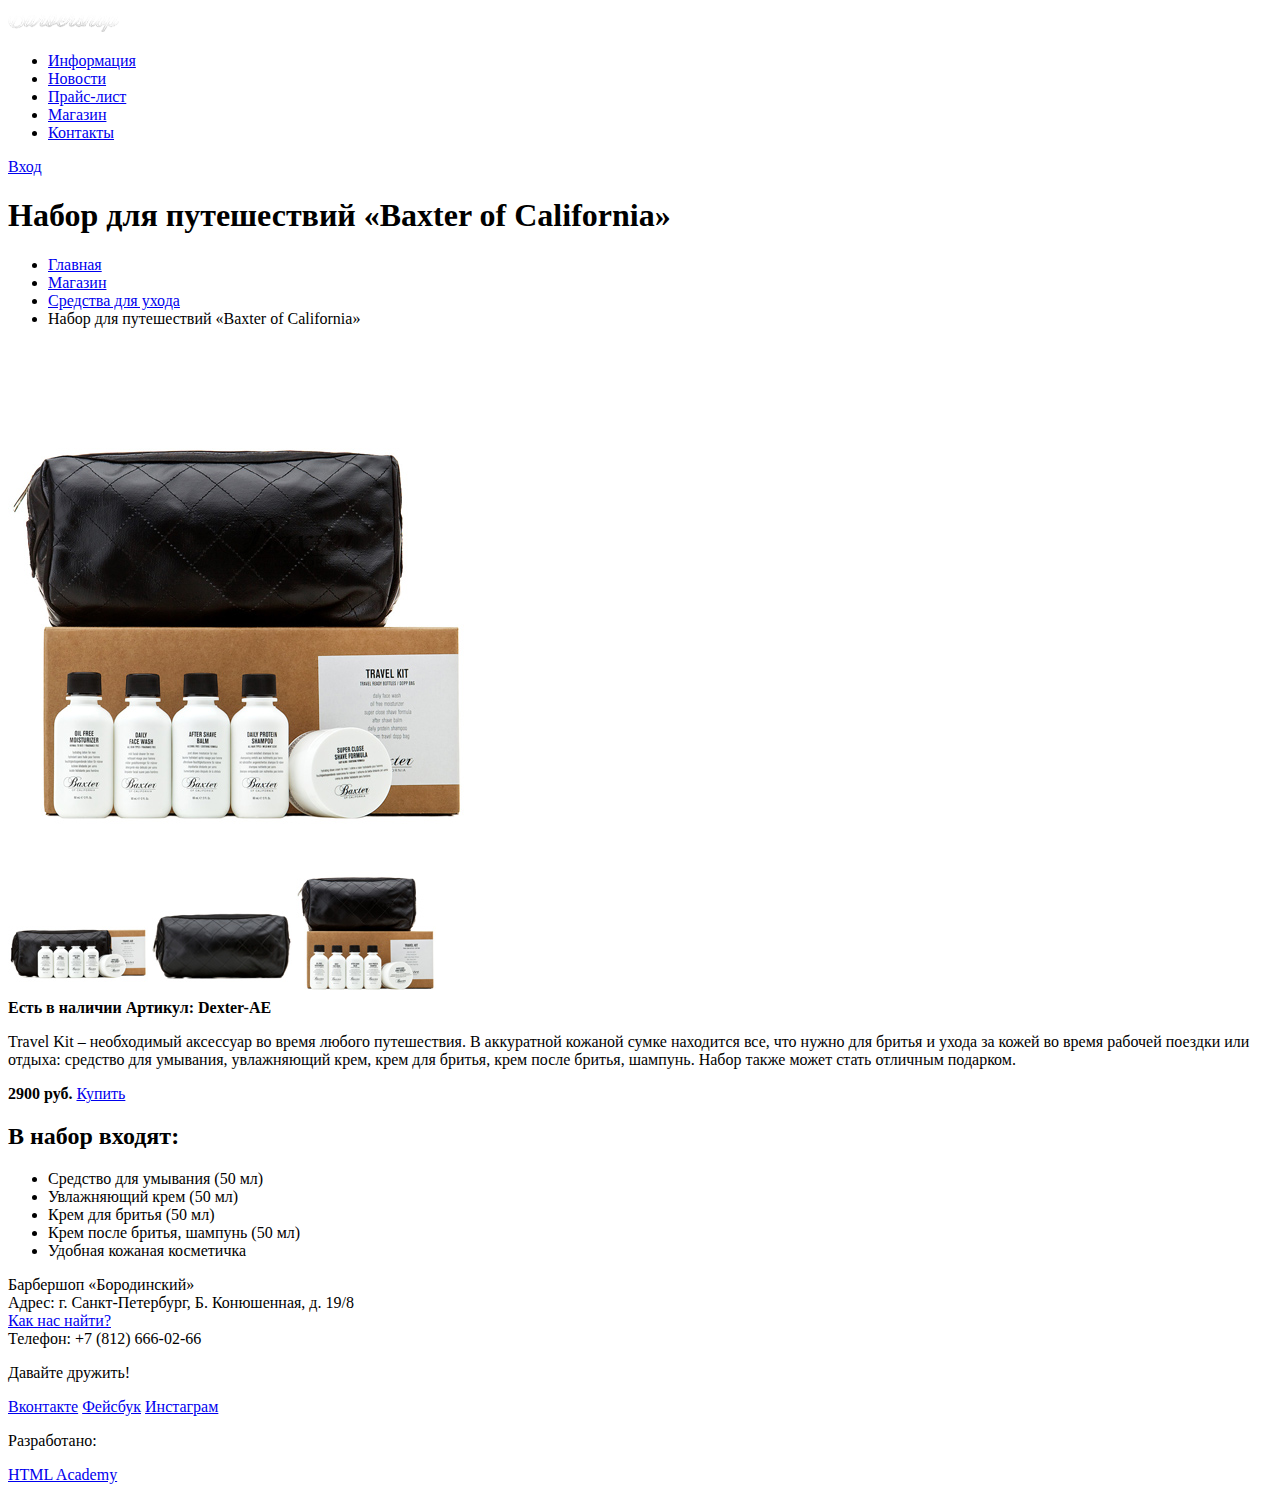
==== catalog-item.html @ 237deabb "3.19 Добавлены изображения, прописаны базовые стили текста" ====
<!DOCTYPE html>
<html lang="ru">

  <head>
    <meta charset="utf-8">
    <title>HTML Academy: Барбершоп</title>
  </head>

  <body>

    <header class="main-header">

      <div class="container">
        <div class="header-logo">
          <a href="index.html">
            <img src="img/logo-header.png" width="111" height="24" alt="Барбершоп «Бородинский»">
          </a>
        </div>

        <nav class="main-navigation">
          <ul>
            <li>
              <a href="#">Информация</a>
            </li>
            <li>
              <a href="#">Новости</a>
            </li>
            <li>
              <a href="#">Прайс-лист</a>
            </li>
            <li class="main-navigation-current">
              <a href="#">Магазин</a>
            </li>
            <li>
              <a href="#">Контакты</a>
            </li>
          </ul>
        </nav>

        <div class="user-block">
          <a class="login" href="#">Вход</a>
        </div>
      </div>

    </header>
    <main class="container">

      <h1>Набор для путешествий «Baxter of California»</h1>

      <ul class="breacdrumbs">
        <li>
          <a href="index.html">Главная</a>
        </li>
        <li>
          <a href="#">Магазин</a>
        </li>
        <li>
          <a href="#">Средства для ухода</a>
        </li>
        <li>
          Набор для путешествий «Baxter of California»
        </li>
      </ul>

      <section class="good">

        <section class="good-gallery">
          <img class="good-gallery-current" src="img/item-cur.jpg" width="460" height="498" alt="Изображение продукта 3">
          <div class="good-gallery-all">
            <img src="img/item-1.jpg" width="140" height="149" alt="Изображение продукта 1">
            <img src="img/item-2.jpg" width="140" height="149" alt="Изображение продукта 2">
            <img src="img/item-3.jpg" width="140" height="149" alt="Изображение продукта 3">
          </div>
        </section>

        <section class="good-description">
          <b class="good-description-availability">Есть в наличии</b>
          <b class="good-description-id">Артикул: Dexter-AE</b>

          <p>Travel Kit – необходимый аксессуар во время любого путешествия. В аккуратной кожаной сумке находится все, что нужно для бритья и ухода за кожей во время рабочей поездки или отдыха: средство для умывания, увлажняющий крем, крем для бритья, крем после бритья, шампунь. Набор также может стать отличным подарком.</p>
        </section>

        <section class="good-price">
          <div class="price-box"> 
            <b>2900 руб.</b>
            <a class="btn" href="#">Купить</a>
          </div>
        </section>

        <section class="good-content">
          <h2 class="good-content-title">В набор входят:</h2>
          <ul class="good-content-items">
            <li>Средство для умывания (50 мл)</li>
            <li>Увлажняющий крем (50 мл)</li>
            <li>Крем для бритья (50 мл)</li>
            <li>Крем после бритья, шампунь (50 мл)</li>
            <li>Удобная кожаная косметичка</li>
          </ul>
        </section>

      </section>

    </main>
    <footer class="main-footer">

      <div class="container">
        <section class="footer-contacts">
          Барбершоп «Бородинский»<br>
          Адрес: г. Санкт-Петербург, Б. Конюшенная, д. 19/8<br>
          <a href="#">Как нас найти?</a><br>
          Телефон: +7 (812) 666-02-66
        </section>
        <section class="footer-social">
          <p>Давайте дружить!</p>
          <a class="social-btn social-btn-vk" href="#">Вконтакте</a>
          <a class="social-btn social-btn-fb" href="#">Фейсбук</a>
          <a class="social-btn social-btn-inst" href="#">Инстаграм</a>
        </section>
        <section class="footer-copyright">
          <p>Разработано:</p>
          <a class="btn" href="https://htmlacademy.ru">HTML Academy</a>
        </section>
      </div>

    </footer>

  </body>

</html>
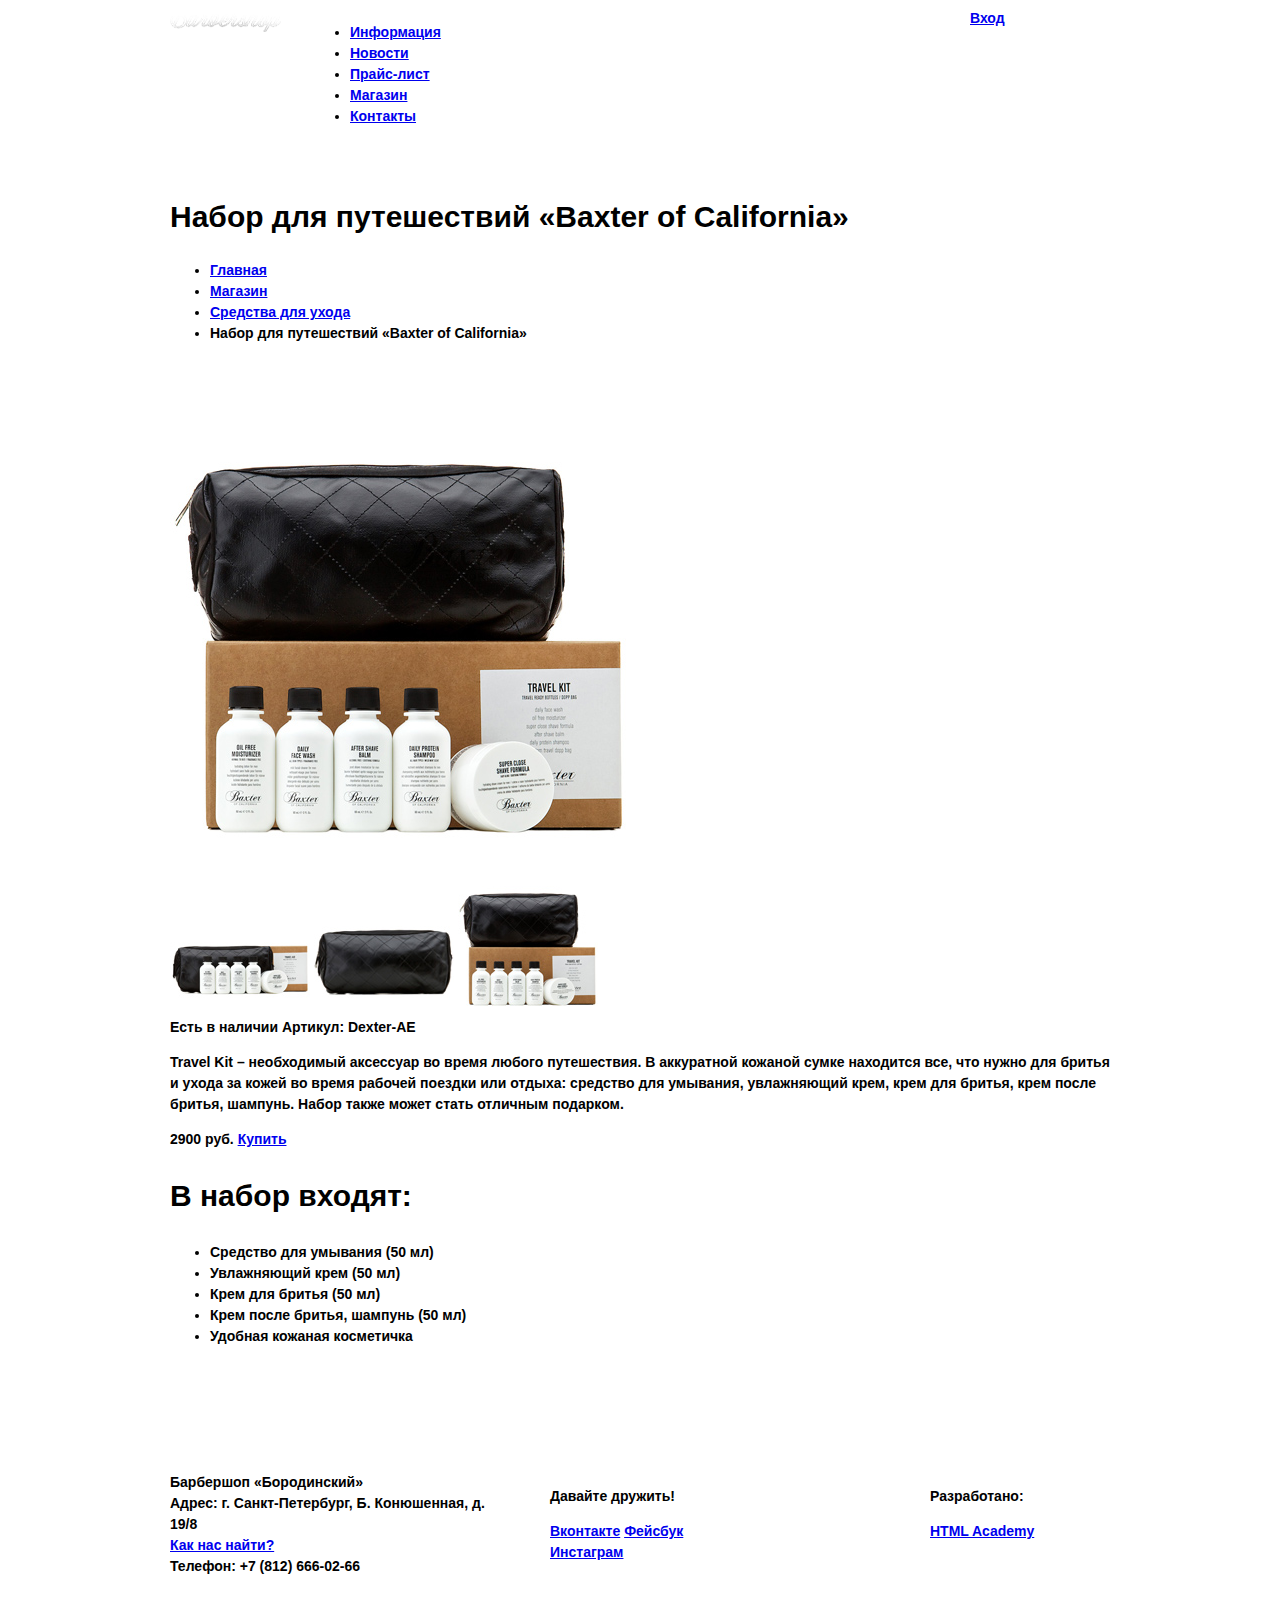
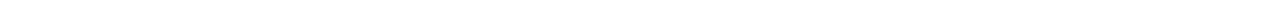
==== commit 952b84c9: "4.23 ДЖобавлена сетка для главной страницы и страницы каталога" ====
--- a/catalog-item.html
+++ b/catalog-item.html
@@ -4,13 +4,14 @@
   <head>
     <meta charset="utf-8">
     <title>HTML Academy: Барбершоп</title>
+    <link href="css/style.css" rel="stylesheet">
   </head>
 
   <body>
 
     <header class="main-header">
 
-      <div class="container">
+      <div class="container clearfix">
         <div class="header-logo">
           <a href="index.html">
             <img src="img/logo-header.png" width="111" height="24" alt="Барбершоп «Бородинский»">
@@ -103,7 +104,7 @@
     </main>
     <footer class="main-footer">
 
-      <div class="container">
+      <div class="container clearfix">
         <section class="footer-contacts">
           Барбершоп «Бородинский»<br>
           Адрес: г. Санкт-Петербург, Б. Конюшенная, д. 19/8<br>
--- a/css/style.css
+++ b/css/style.css
@@ -0,0 +1,218 @@
+body {
+  font-weight: bold;
+  font-size: 14px;
+  line-height: 1.5;
+  font-family: "Sans Narrow", "Tahoma", sans-serif;
+  color: black;
+}
+
+h1 {
+  font-weight: bold;
+  font-size: 30px;
+  line-height: 1.4;
+  color: black;
+}
+
+h2 {
+  font-weight: bold;
+  font-size: 30px;
+  line-height: 1.4;
+  color: black;
+}
+
+.clearfix::after {
+    content: "";
+    display: table;
+    clear: both;
+}
+
+.container {
+  width: 940px;
+  padding: 0 10px;
+  margin: 0 auto;
+}
+
+.main-header {
+  /*изменен по сравнению с гайдом*/
+  margin-bottom: 55px;
+}
+
+.main-header .header-logo{
+  float:left;
+  width: 140px;
+
+  /*TODO: только оформление сетки*/
+  min-height: 70px;
+}
+
+.main-navigation {
+  float:left;
+  width: 630px;
+
+  /*TODO: только оформление сетки*/
+  min-height: 70px;
+}
+
+.user-block {
+  float:right;
+  width: 140px;
+
+  /*TODO: только оформление сетки*/
+  min-height: 70px;
+}
+
+h1 {
+  margin-bottom: 22px;
+}
+
+.breadcrumbs {
+  margin-bottom: 52px;
+}
+
+.index-logo {
+  width: 368px;
+  height: 204px;
+  margin-right: auto;
+  margin-left: auto;
+  /*изменен по сравнению с гайдом*/
+  margin-top: 5px;
+  margin-bottom: 25px;
+}
+
+.features {
+  margin-bottom: 80px;
+}
+
+.features-item {
+  float: left;
+  width: 300px;
+  margin-right: 20px;
+  
+  /* Только для оформления сетки */
+  min-height: 175px;
+}
+
+.features-item:last-child {
+  margin-right: 0;
+}
+
+.index-content {
+  margin-bottom: 35px;
+  padding: 50px 80px;
+}
+
+.index-content-left {
+  float: left;
+  width: 380px;
+
+  /* Только для оформления сетки */
+  min-height: 330px;
+}
+
+.index-content-right {
+  float: right;
+  width: 380px;
+
+  /* Только для оформления сетки */
+  min-height: 330px;
+}
+
+.main-footer {
+  margin-top: 65px;
+  padding-top: 60px;
+  padding-bottom: 40px;
+}
+
+.footer-contacts {
+  float: left;
+  width: 320px;
+  margin-right: 60px;
+
+  /* Только для оформления сетки */
+  min-height: 90px;
+}
+
+.footer-social {
+  float: left;
+  width: 180px;
+
+  /* Только для оформления сетки */
+  min-height: 90px;
+}
+
+.footer-copyright {
+  float: right;
+  width: 180px;
+
+  /* Только для оформления сетки */
+  min-height: 90px;
+}
+
+.popup-login {
+  width: 460px;
+  margin: 0 auto;
+  padding: 50px 0;
+}
+
+.popup-login>form {
+  margin: 0 auto;
+  width: 300px;
+
+  /* Только для оформления сетки */
+  min-height: 240px;
+}
+
+.popup-login>h2 {
+  margin: 0 auto;
+  width: 300px;
+}
+
+/* Только для оформления сетки */
+.popup-login>a {
+  display:none;
+}
+
+.popup-map {
+  margin: 0 auto;
+  width: 780px;
+  padding: 7px;
+}
+
+/* Только для оформления сетки */
+.popup-map>a {
+  display:none;
+}
+
+.catalogue-filters {
+  width: 220px;
+  float: left;
+}
+
+.catalogue-filters .filters-group{
+  margin-bottom: 52px;
+}
+
+.catalogue-content {
+  width: 700px;
+  float: right;
+}
+
+.catalogue-content-item {
+  float: left;
+  margin-right:20px;
+  width: 220px;
+  margin-bottom: 20px;
+
+  /* Только для оформления сетки */
+  min-height: 286px; 
+}
+
+.catalogue-content-item:nth-child(3n) {
+  margin-right: 0;
+}
+
+.catalogue-content-pages {
+  width: 700px;
+  float: left;
+  margin-top: 25px;
+}
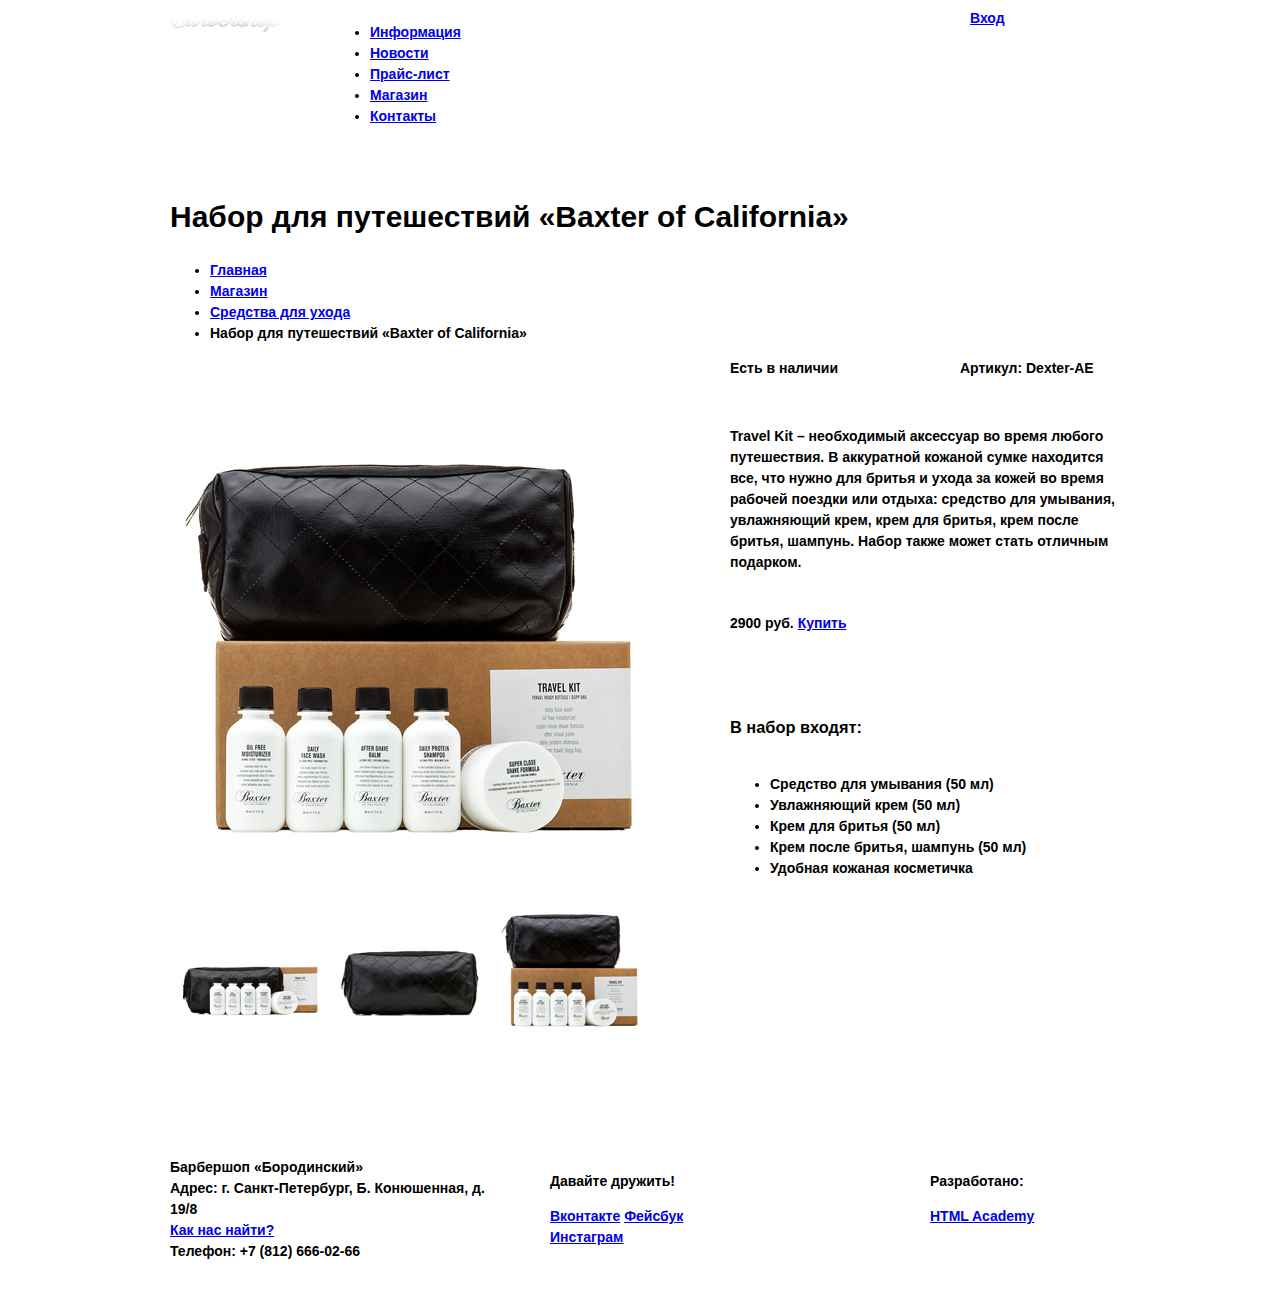
==== commit d6dc48c2: "4.23  Доделал разметку размеров страниц каталога и товара" ====
--- a/catalog-item.html
+++ b/catalog-item.html
@@ -63,7 +63,7 @@
         </li>
       </ul>
 
-      <section class="good">
+      <section class="good clearfix">
 
         <section class="good-gallery">
           <img class="good-gallery-current" src="img/item-cur.jpg" width="460" height="498" alt="Изображение продукта 3">
@@ -74,29 +74,29 @@
           </div>
         </section>
 
-        <section class="good-description">
-          <b class="good-description-availability">Есть в наличии</b>
-          <b class="good-description-id">Артикул: Dexter-AE</b>
+        <section class="good-info">
+          <b class="good-availability">Есть в наличии</b>
+          <b class="good-id">Артикул: Dexter-AE</b>
 
           <p>Travel Kit – необходимый аксессуар во время любого путешествия. В аккуратной кожаной сумке находится все, что нужно для бритья и ухода за кожей во время рабочей поездки или отдыха: средство для умывания, увлажняющий крем, крем для бритья, крем после бритья, шампунь. Набор также может стать отличным подарком.</p>
-        </section>
 
-        <section class="good-price">
-          <div class="price-box"> 
-            <b>2900 руб.</b>
-            <a class="btn" href="#">Купить</a>
-          </div>
-        </section>
+          <section class="good-price">
+            <div class="price-box"> 
+              <b>2900 руб.</b>
+              <a class="btn" href="#">Купить</a>
+            </div>
+          </section>
 
-        <section class="good-content">
-          <h2 class="good-content-title">В набор входят:</h2>
-          <ul class="good-content-items">
-            <li>Средство для умывания (50 мл)</li>
-            <li>Увлажняющий крем (50 мл)</li>
-            <li>Крем для бритья (50 мл)</li>
-            <li>Крем после бритья, шампунь (50 мл)</li>
-            <li>Удобная кожаная косметичка</li>
-          </ul>
+          <section class="good-contents">
+            <h3 class="good-title">В набор входят:</h3>
+            <ul class="good-items">
+              <li>Средство для умывания (50 мл)</li>
+              <li>Увлажняющий крем (50 мл)</li>
+              <li>Крем для бритья (50 мл)</li>
+              <li>Крем после бритья, шампунь (50 мл)</li>
+              <li>Удобная кожаная косметичка</li>
+            </ul>
+          </section>
         </section>
 
       </section>
--- a/css/style.css
+++ b/css/style.css
@@ -38,23 +38,21 @@
 }
 
 .main-header .header-logo{
-  float:left;
+  float: left;
   width: 140px;
+  margin-right: 20px;
+}
+
+.main-navigation {
+  float: left;
+  width: 630px;
 
   /*TODO: только оформление сетки*/
   min-height: 70px;
 }
 
-.main-navigation {
-  float:left;
-  width: 630px;
-
-  /*TODO: только оформление сетки*/
-  min-height: 70px;
-}
-
 .user-block {
-  float:right;
+  float: right;
   width: 140px;
 
   /*TODO: только оформление сетки*/
@@ -183,21 +181,25 @@
   display:none;
 }
 
-.catalogue-filters {
+.catalog-filters {
   width: 220px;
   float: left;
 }
 
-.catalogue-filters .filters-group{
+.catalog-filters .filters-group{
   margin-bottom: 52px;
 }
 
-.catalogue-content {
+.catalog-filters label {
+  display: block;
+}
+
+.catalog-content {
   width: 700px;
   float: right;
 }
 
-.catalogue-content-item {
+.catalog-content-item {
   float: left;
   margin-right:20px;
   width: 220px;
@@ -207,12 +209,73 @@
   min-height: 286px; 
 }
 
-.catalogue-content-item:nth-child(3n) {
+.catalog-content-item:nth-child(3n) {
   margin-right: 0;
 }
 
-.catalogue-content-pages {
+.catalog-content-pages {
   width: 700px;
   float: left;
   margin-top: 25px;
 }
+
+.good { /*можно использовать container*/
+  width: 940px;
+  padding: 0 10px;
+  margin: 0 auto;
+}
+
+.good-gallery {
+  width: 460px; 
+  float: left;
+}
+
+.good-gallery-current {
+  margin-bottom: 21px;
+}
+
+.good-gallery-all img{
+  float: left;
+  margin-right: 20px; 
+}
+
+.good-gallery-all img:nth-child(3n){
+  margin-right: 0;
+}
+
+.good-info {
+  float: right;
+  width: 390px; 
+}
+
+.good-info .good-availability {
+  float: left;
+  width: 160px;
+  margin-bottom: 33px;
+}
+
+.good-info .good-id {
+  float: right;
+  width: 160px;
+}
+
+.good-info p {
+  float: left;
+  width: 390px;
+  margin-bottom: 40px;
+}
+
+.good-info .good-price {
+  float: left;
+  width: 188px;
+  margin-bottom: 65px;
+}
+
+.good-info .good-contents {
+  float: left;
+  width: 390px;
+}
+
+.good-title {
+  margin-bottom: 34px;
+}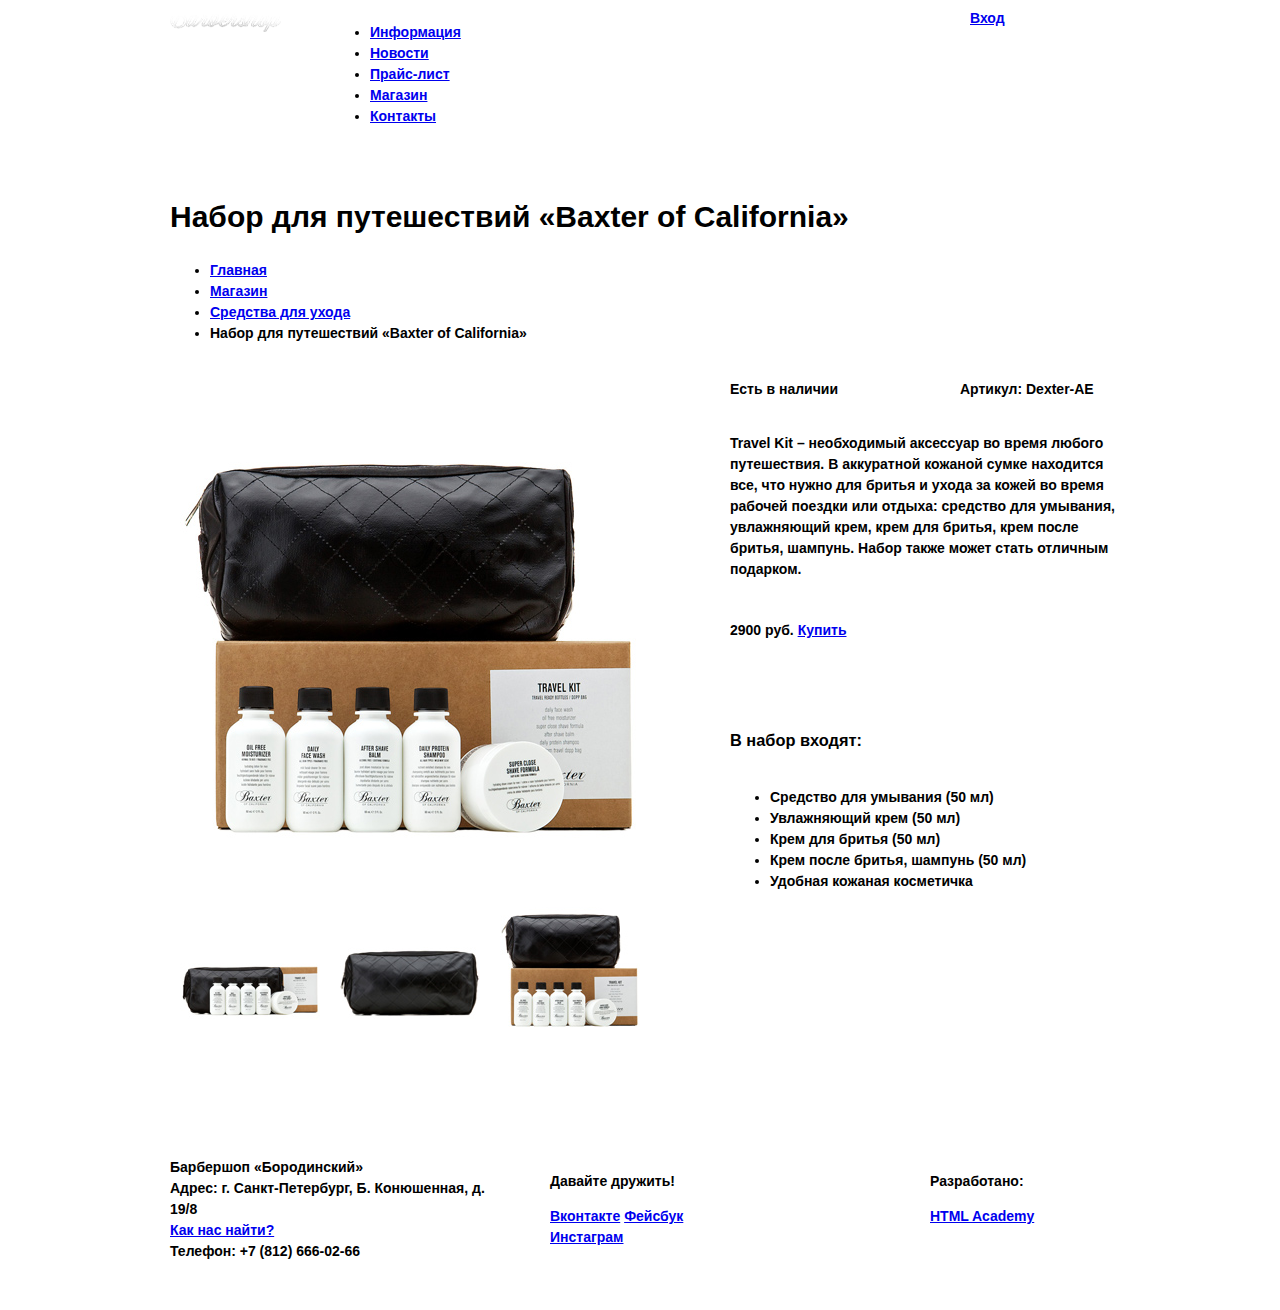
==== commit ae6305e8: "4.23 Поправлена сетка информации о товаре" ====
--- a/catalog-item.html
+++ b/catalog-item.html
@@ -75,21 +75,24 @@
         </section>
 
         <section class="good-info">
-          <b class="good-availability">Есть в наличии</b>
-          <b class="good-id">Артикул: Dexter-AE</b>
+
+          <div class="clearfix">
+            <b class="good-info-availability">Есть в наличии</b>
+            <b class="good-info-id">Артикул: Dexter-AE</b>
+          </div>
 
           <p>Travel Kit – необходимый аксессуар во время любого путешествия. В аккуратной кожаной сумке находится все, что нужно для бритья и ухода за кожей во время рабочей поездки или отдыха: средство для умывания, увлажняющий крем, крем для бритья, крем после бритья, шампунь. Набор также может стать отличным подарком.</p>
 
-          <section class="good-price">
+          <section class="good-info-price">
             <div class="price-box"> 
               <b>2900 руб.</b>
               <a class="btn" href="#">Купить</a>
             </div>
           </section>
 
-          <section class="good-contents">
-            <h3 class="good-title">В набор входят:</h3>
-            <ul class="good-items">
+          <section class="good-info-contents">
+            <h3 class="good-info-contents-title">В набор входят:</h3>
+            <ul class="good-info-contents-items">
               <li>Средство для умывания (50 мл)</li>
               <li>Увлажняющий крем (50 мл)</li>
               <li>Крем для бритья (50 мл)</li>
--- a/css/style.css
+++ b/css/style.css
@@ -248,34 +248,40 @@
   width: 390px; 
 }
 
-.good-info .good-availability {
+.good-info-availability {
   float: left;
   width: 160px;
+  margin-top: 21px;
   margin-bottom: 33px;
 }
 
-.good-info .good-id {
+.good-info-id {
   float: right;
   width: 160px;
+  margin-top: 21px;
+  margin-bottom: 33px;
 }
 
 .good-info p {
-  float: left;
   width: 390px;
+  margin-top: 0;
   margin-bottom: 40px;
 }
 
-.good-info .good-price {
-  float: left;
+.good-info-price {
   width: 188px;
   margin-bottom: 65px;
-}
-
-.good-info .good-contents {
-  float: left;
+
+  /*TODO: только оформление сетки*/
+  min-height: 43px;
+}
+
+.good-info-contents {
+  margin-top: 0;
   width: 390px;
 }
 
-.good-title {
+.good-info-contents-title {
   margin-bottom: 34px;
+  margin-top: 0;
 }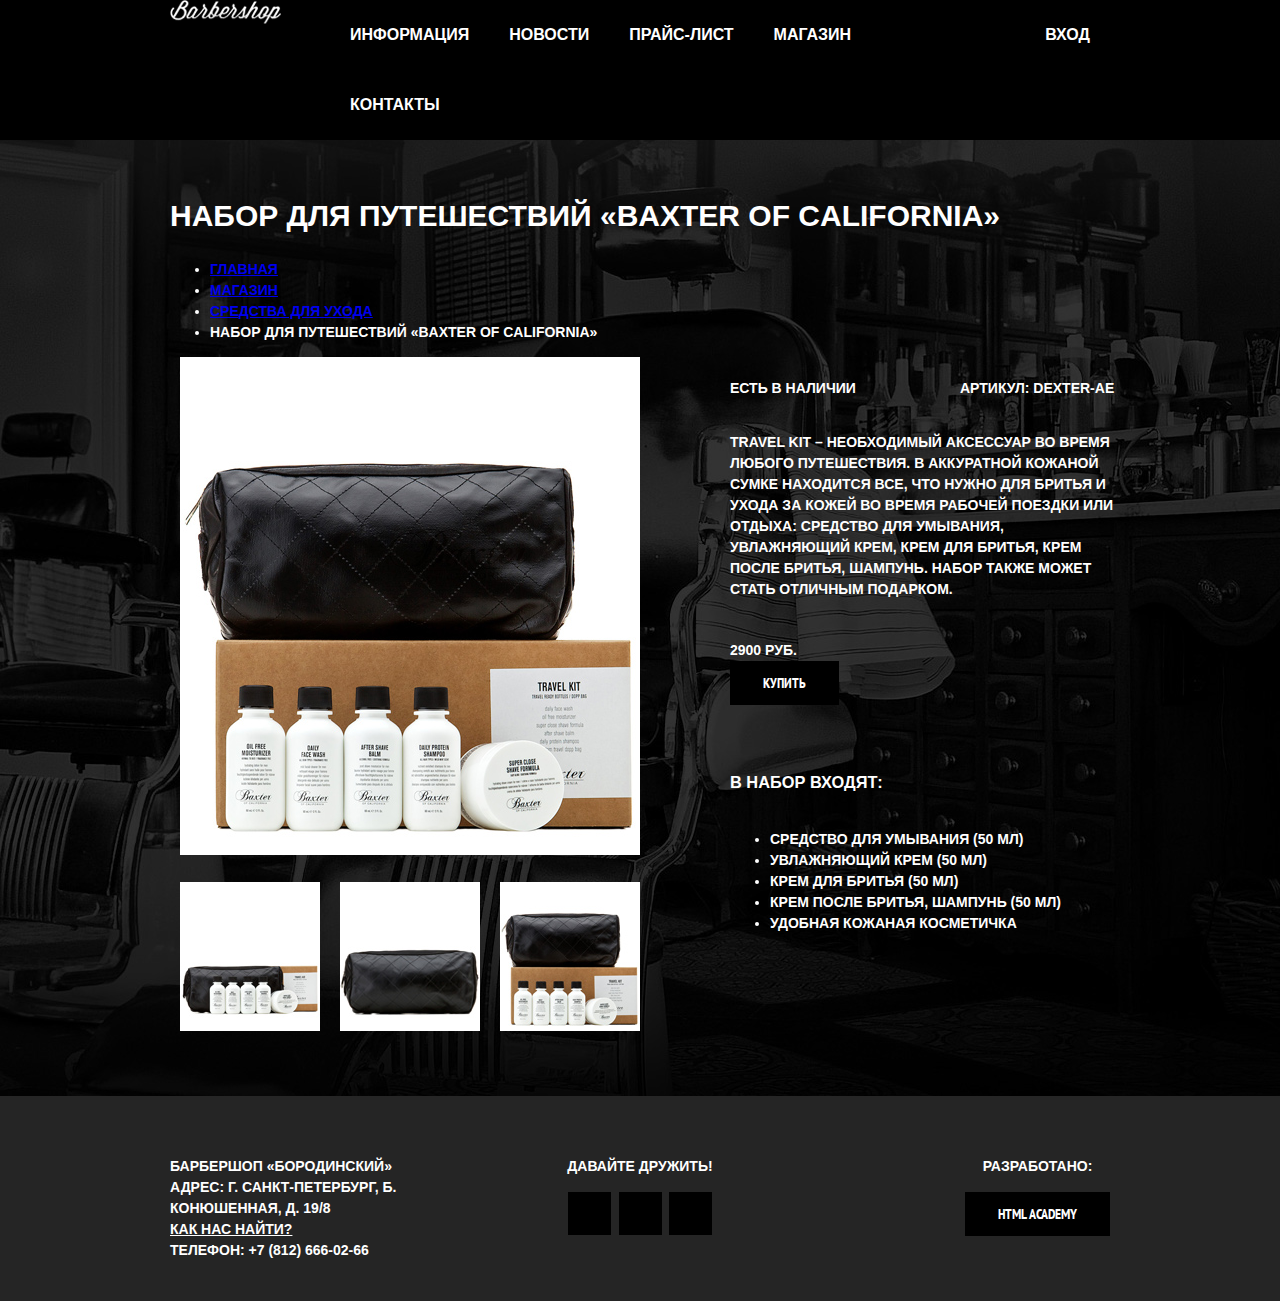
==== commit 5ab282c7: "6.31 Верстка декоративных элементов по видео и демо" ====
--- a/catalog-item.html
+++ b/catalog-item.html
@@ -3,8 +3,10 @@
 
   <head>
     <meta charset="utf-8">
-    <title>HTML Academy: Барбершоп</title>
-    <link href="css/style.css" rel="stylesheet">
+    <title>Барбершоп «Бородинский»</title>
+    <link rel="stylesheet" href="https://fonts.googleapis.com/css?family=PT+Sans+Narrow:400,700&amp;subset=latin,cyrillic">
+    <link rel="stylesheet" href="css/normalize.css">
+    <link rel="stylesheet" href="css/style.css">
   </head>
 
   <body>
--- a/css/style.css
+++ b/css/style.css
@@ -1,23 +1,36 @@
 body {
-  font-weight: bold;
+  min-width: 960px;
+
+  font-weight: 700;
   font-size: 14px;
-  line-height: 1.5;
+  line-height: 1.5; /*Check: 24px on demo*/
   font-family: "Sans Narrow", "Tahoma", sans-serif;
-  color: black;
-}
-
+  text-transform: uppercase;
+  color: #ffffff;
+  background: #000000 url("../img/index-background.jpg") no-repeat center 3px;/*Check: top on demo*/
+  /*Check: was background-size: 1122px auto;*/
+}
+
+/*Check: mine*/
 h1 {
-  font-weight: bold;
   font-size: 30px;
   line-height: 1.4;
-  color: black;
-}
-
+}
+
+/*Check: mine*/
 h2 {
-  font-weight: bold;
   font-size: 30px;
   line-height: 1.4;
-  color: black;
+}
+
+/*Check: mine*/
+h1 {
+  margin-bottom: 22px;
+}
+
+/*Check: mine*/
+.breadcrumbs {
+  margin-bottom: 52px;
 }
 
 .clearfix::after {
@@ -32,9 +45,49 @@
   margin: 0 auto;
 }
 
+.btn {
+  display: inline-block;
+  padding: 10px 33px;
+  margin-right: 16px;
+
+  font-weight: 700;  /*Check: font: inherit to shorten?*/
+  font-size: 14px;
+  line-height: 24px;
+  font-family: "PT Sans Narrow", "Arial", sans-serif;
+  vertical-align: top;
+  text-align: center;
+  color: #ffffff;
+  text-transform: uppercase;
+  text-decoration: none;
+
+  background-color: #000000;
+  border: none;
+  cursor: pointer;
+}
+
+.btn:hover,
+.btn:active {
+  background-color: #663d15;
+}
+
+.btn.disabled,
+.btn:disabled {
+  cursor: default;
+  opacity: 0.5;
+}
+
+.btn.disabled:hover,
+.btn:disabled:hover {
+  background-color: #000000;
+}
+
+/*==========HEADER==========*/
 .main-header {
-  /*изменен по сравнению с гайдом*/
-  margin-bottom: 55px;
+  margin-bottom: 55px; /*Check: 60px on demo*/
+
+  color: #ffffff;
+  
+  background-color: #000000;
 }
 
 .main-header .header-logo{
@@ -46,107 +99,361 @@
 .main-navigation {
   float: left;
   width: 630px;
-
-  /*TODO: только оформление сетки*/
-  min-height: 70px;
+}
+
+.main-navigation ul {
+  margin: 0;
+  padding: 0;
+
+  list-style: none;
+  font-size: 0;
+}
+
+.main-navigation li {
+  display: inline-block;
+
+  font-size: 16px;
+  line-height: 20px; /*Check: not proportional in demo !recommended: px - harder!*/
+  vertical-align: top;
+}
+
+.main-navigation a {
+  display: block;
+  padding: 25px 20px;
+
+  color: #ffffff;
+  text-decoration: none;
+}
+
+.main-navigation a:hover {
+  background: #242424;
 }
 
 .user-block {
   float: right;
-  width: 140px;
-
-  /*TODO: только оформление сетки*/
-  min-height: 70px;
-}
-
-h1 {
-  margin-bottom: 22px;
-}
-
-.breadcrumbs {
-  margin-bottom: 52px;
-}
-
-.index-logo {
-  width: 368px;
-  height: 204px;
-  margin-right: auto;
-  margin-left: auto;
-  /*изменен по сравнению с гайдом*/
-  margin-top: 5px;
-  margin-bottom: 25px;
-}
-
-.features {
-  margin-bottom: 80px;
-}
-
-.features-item {
-  float: left;
-  width: 300px;
-  margin-right: 20px;
-  
-  /* Только для оформления сетки */
-  min-height: 175px;
-}
-
-.features-item:last-child {
-  margin-right: 0;
-}
-
-.index-content {
-  margin-bottom: 35px;
-  padding: 50px 80px;
-}
-
-.index-content-left {
-  float: left;
-  width: 380px;
-
-  /* Только для оформления сетки */
-  min-height: 330px;
-}
-
-.index-content-right {
-  float: right;
-  width: 380px;
-
-  /* Только для оформления сетки */
-  min-height: 330px;
-}
-
+  max-width: 140px;
+}
+
+.login {
+  position: relative;
+
+  display: inline-block;
+  padding: 25px 20px;
+  padding-left: 50px; /*Check: for icon, is larger in styleguide*/
+
+  font-size: 16px;
+  line-height: 20px; /*Check: not proportional in demo !recommended: px - harder!*/
+  vertical-align: top;
+  color: #ffffff;
+  text-decoration: none;
+}
+
+.login:hover {
+  background-color: #242424;
+}
+
+.login::before {
+  content: "";
+  position: absolute;
+  top: 28px; /*Check: by icon size*/
+  left: 20px;/*Check: by icon size*/
+
+  width: 18px;
+  height: 18px;
+
+  background: transparent url("img/sprite.png") no-repeat; /*Check: make sprite for login*/
+  background-position: -1px -15px; /*Check: by icon position*/
+  opacity: 0.3;
+}
+
+.login:hover::before {
+  opacity: 1;
+}
+
+/*==========FOOTER==========*/
 .main-footer {
   margin-top: 65px;
   padding-top: 60px;
   padding-bottom: 40px;
+
+  color: #ffffff; /* лучше явно прописать везде для футера */
+  background: #252525 url("../img/background-dark.jpg");
 }
 
 .footer-contacts {
   float: left;
   width: 320px;
   margin-right: 60px;
-
-  /* Только для оформления сетки */
-  min-height: 90px;
+}
+
+.footer-contacts a {
+  color: #ffffff;
+}
+
+.footer-contacts a:hover {
+  text-decoration: none;
 }
 
 .footer-social {
   float: left;
   width: 180px;
 
-  /* Только для оформления сетки */
-  min-height: 90px;
+  text-align: center;
+}
+
+.footer-social p {
+  margin: 0;
+  margin-bottom: 15px;
+}
+
+.social-btn {
+  display: inline-block;
+  width: 43px;
+  height: 43px;
+  margin: 0 2px;
+
+  font-size: 0;
+  vertical-align: top;
+  text-decoration: none;
+
+  background: #000000 url("img/sprite.png") no-repeat center; /*Check: make sprite*/
+
+  transition: 
+    background-position 0.5s,
+    background-color 0.5s;
+}
+
+.social-btn:hover {
+  background-color: #ffffff;
+}
+
+.social-btn-vk {
+  background-position: 9px -447px; /*Check: make sprite*/
+}
+
+.social-btn-fb {
+  background-position: 15px -171px; /*Check: make sprite*/
+}
+
+.social-btn-inst {
+  background-position: 12px -313px; /*Check: make sprite*/
+}
+
+.social-btn-vk:hover {
+  background-position: 9px -381px; /*Check: make sprite*/
+}
+
+.social-btn-fb:hover {
+  background-position: 15px -100px; /*Check: make sprite*/
+}
+
+.social-btn-inst:hover {
+  background-position: 12px -242px; /*Check: make sprite*/
 }
 
 .footer-copyright {
   float: right;
-  width: 180px;
-
-  /* Только для оформления сетки */
-  min-height: 90px;
-}
-
+  max-width: 180px;
+}
+
+.footer-copyright p {
+  margin: 0;
+  margin-bottom: 15px;
+
+  text-align: center;
+}
+
+.footer-copyright .btn {
+  margin-right: 0;
+}
+
+.footer-copyright .btn:hover {
+  color: #000000;
+
+  background-color: #ffffff;
+}
+
+/*==========INDEX LOGO==========*/
+.index-logo {
+  width: 368px;
+  height: 204px;
+  margin: 0 auto; /*Check: \/*/
+  margin-bottom: 25px; /*Check: I used '5 auto 25 auto'*/
+}
+
+.index-logo img {
+  width: 368px;
+  height: 204px;
+}
+
+/*==========INDEX FEATURES==========*/
+.features {
+  margin-bottom: 80px;
+}
+
+.features-item {
+  float: left;
+  width: 300px;
+  margin-right: 20px;
+
+  text-align: center;
+}
+
+.features-item:last-child {
+  margin-right: 0;
+}
+
+.features-name {
+  position: relative;
+
+  display: block;
+  margin-bottom: 30px;
+  padding-bottom: 35px;
+
+  font-size: 30px;
+  line-height: 42px;  /*Check: not proportional in demo !recommended: px - harder!*/
+}
+
+.features-item p {
+  margin: 10px;
+  margin-bottom: 0;
+}
+
+.features-name::after {
+  content: "";
+  position: absolute;
+  bottom: 0;
+  left: 50%;
+
+  display: block;
+  width: 20px;
+  height: 20px;
+  margin-left: -10px;
+
+  background-color: #ffffff;
+  transform: rotate(45deg);
+}
+
+/*==========INDEX CONTENT==========*/
+.index-content {
+  margin-bottom: 35px;
+  padding: 50px 80px;
+
+  color: #000000;
+
+  background: url("../img/separator-vertical.png") no-repeat center,
+    #f8f5f2 url("../img/background-light.jpg");
+}
+
+.index-content-left {
+  float: left;
+  width: 380px;
+}
+
+.index-content-right {
+  float: right;
+  width: 300px;
+}
+
+.index-content-title {
+  margin: 0;
+  margin-bottom: 25px;
+  font-size: 30px;
+  line-height: 42px; /*Check: not proportional in demo !recommended: px - harder!*/
+}
+
+.index-content p {
+  margin: 0;
+  margin-bottom: 25px;
+}
+
+.news-preview {
+  margin: 0;
+  padding: 0;
+  padding-right: 35px;
+
+  list-style: none;
+}
+
+.news-preview li {
+  margin-bottom: 25px;
+}
+
+.news-preview p {
+  margin-bottom: 0;
+}
+
+.news-preview time {
+  text-transform: none;
+}
+
+.gallery {
+  position: relative;
+
+  height: 260px;
+}
+
+.gallery-content {
+  height: 164px;
+  margin: 0;
+
+  background-color: #cccccc;
+  border: 7px solid #ffffff;
+}
+
+.gallery-content img {
+  width: 286px;
+  height: 164px;
+}
+
+.gallery .btn {
+  position: absolute;
+  bottom: 0;
+
+  width: 140px;
+  margin: 0;
+}
+
+.gallery-prev {
+  left: 0;
+}
+
+.gallery-next {
+  right: 0;
+}
+
+/*==========INDEX APPOINTMENT==========*/
+.appointment-form input {
+  float: left;
+  width: 106px;
+  margin-right: 20px;
+  margin-bottom: 20px;
+  padding: 7px 15px;
+
+  font: inherit;
+  color:  inherit;
+  text-transform: inherit;
+
+  background-color: #f9f6f3;
+  border: 2px solid #000000;
+}
+
+.appointment-form input:focus {
+  border: 2px solid #663d15;
+}
+
+.appointment-form input:nth-child(2n) {
+  margin-right: 0;
+}
+
+.appointment-form .btn {
+  clear: both;
+  width: 100%;
+}
+
+/*==========POPUPS==========*/
 .popup-login {
+  display: none; /*TODO: tmp*/
   width: 460px;
   margin: 0 auto;
   padding: 50px 0;
@@ -171,6 +478,7 @@
 }
 
 .popup-map {
+  display: none; /*TODO: tmp*/
   margin: 0 auto;
   width: 780px;
   padding: 7px;
@@ -181,6 +489,7 @@
   display:none;
 }
 
+/*========== ==========*/
 .catalog-filters {
   width: 220px;
   float: left;
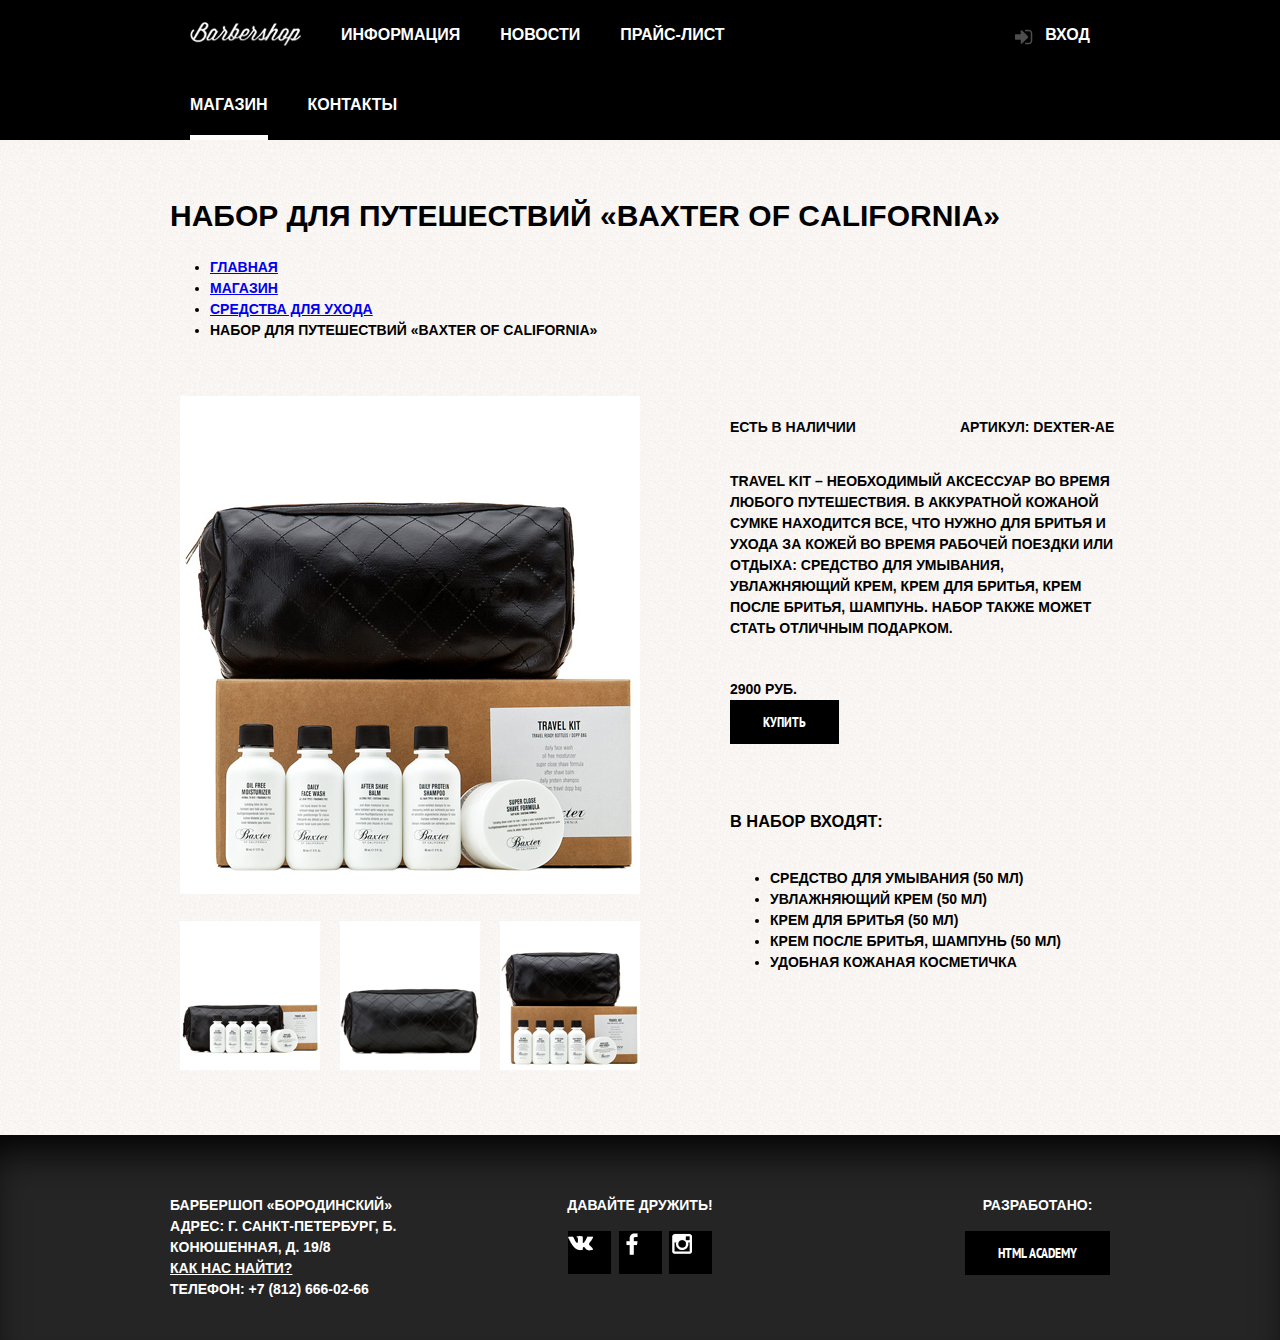
==== commit 391d3c20: "6.31 Добавлена страница с ценами согласно вебинару" ====
--- a/catalog-item.html
+++ b/catalog-item.html
@@ -9,18 +9,16 @@
     <link rel="stylesheet" href="css/style.css">
   </head>
 
-  <body>
+  <body class="inner-page">
 
     <header class="main-header">
 
       <div class="container clearfix">
-        <div class="header-logo">
-          <a href="index.html">
+        <nav class="main-navigation">
+          <a class="header-logo" href="index.html">
             <img src="img/logo-header.png" width="111" height="24" alt="Барбершоп «Бородинский»">
           </a>
-        </div>
 
-        <nav class="main-navigation">
           <ul>
             <li>
               <a href="#">Информация</a>
@@ -31,7 +29,7 @@
             <li>
               <a href="#">Прайс-лист</a>
             </li>
-            <li class="main-navigation-current">
+            <li class="active">
               <a href="#">Магазин</a>
             </li>
             <li>
@@ -48,22 +46,23 @@
     </header>
     <main class="container">
 
-      <h1>Набор для путешествий «Baxter of California»</h1>
-
-      <ul class="breacdrumbs">
-        <li>
-          <a href="index.html">Главная</a>
-        </li>
-        <li>
-          <a href="#">Магазин</a>
-        </li>
-        <li>
-          <a href="#">Средства для ухода</a>
-        </li>
-        <li>
-          Набор для путешествий «Baxter of California»
-        </li>
-      </ul>
+      <div class="inner-page-title">
+        <h1>Набор для путешествий «Baxter of California»</h1>
+        <ul class="breacdrumbs">
+          <li>
+            <a href="index.html">Главная</a>
+          </li>
+          <li>
+            <a href="#">Магазин</a>
+          </li>
+          <li>
+            <a href="#">Средства для ухода</a>
+          </li>
+          <li>
+            Набор для путешествий «Baxter of California»
+          </li>
+        </ul>
+      </div>
 
       <section class="good clearfix">
 
@@ -107,7 +106,7 @@
       </section>
 
     </main>
-    <footer class="main-footer">
+    <footer class="main-footer inner-page-footer">
 
       <div class="container clearfix">
         <section class="footer-contacts">
--- a/css/style.css
+++ b/css/style.css
@@ -9,6 +9,12 @@
   color: #ffffff;
   background: #000000 url("../img/index-background.jpg") no-repeat center 3px;/*Check: top on demo*/
   /*Check: was background-size: 1122px auto;*/
+}
+
+.inner-page {
+  color: #000000;
+
+  background: #f8f3f0 url("../img/background-light.png") repeat;
 }
 
 /*Check: mine*/
@@ -86,14 +92,28 @@
   margin-bottom: 55px; /*Check: 60px on demo*/
 
   color: #ffffff;
-  
+
   background-color: #000000;
 }
 
+.inner-page .main-header {
+  margin-bottom: 55px;
+}
+
 .main-header .header-logo{
   float: left;
-  width: 140px;
-  margin-right: 20px;
+  width: 111px;
+  height: 20px;
+  padding-top: 22px;
+}
+
+.main-navigation .header-logo img{
+  width: 111px;
+  height: 24px;
+}
+
+.main-navigation .header-logo:hover {
+  background: none;
 }
 
 .main-navigation {
@@ -127,6 +147,28 @@
 
 .main-navigation a:hover {
   background: #242424;
+}
+
+.main-navigation .active {
+  position: relative;
+
+  background-color: none;
+}
+
+.main-navigation .active::after {
+  content: "";
+  position: absolute;
+  right: 20px;
+  bottom: 0;
+  left: 20px;
+
+  height: 5px;
+
+  background-color: #ffffff;
+}
+
+.main-navigation .active a:hover {
+  background: none;
 }
 
 .user-block {
@@ -161,8 +203,8 @@
   width: 18px;
   height: 18px;
 
-  background: transparent url("img/sprite.png") no-repeat; /*Check: make sprite for login*/
-  background-position: -1px -15px; /*Check: by icon position*/
+  background: transparent url("../img/sprite.png") no-repeat; /*Check: make sprite for login*/
+  background-position: -5px -230px; /*Check: by icon position*/
   opacity: 0.3;
 }
 
@@ -180,6 +222,10 @@
   background: #252525 url("../img/background-dark.jpg");
 }
 
+.inner-page-footer {
+  box-shadow: inset 0px 30px 40px -15px #000;
+}
+
 .footer-contacts {
   float: left;
   width: 320px;
@@ -216,7 +262,7 @@
   vertical-align: top;
   text-decoration: none;
 
-  background: #000000 url("img/sprite.png") no-repeat center; /*Check: make sprite*/
+  background: #000000 url("../img/sprite.png") no-repeat center; /*Check: make sprite*/
 
   transition: 
     background-position 0.5s,
@@ -228,27 +274,27 @@
 }
 
 .social-btn-vk {
-  background-position: 9px -447px; /*Check: make sprite*/
+  background-position: -5px -322px; /*Check: make sprite*/
 }
 
 .social-btn-fb {
-  background-position: 15px -171px; /*Check: make sprite*/
+  background-position: -5px -94px; /*Check: make sprite*/
 }
 
 .social-btn-inst {
-  background-position: 12px -313px; /*Check: make sprite*/
+  background-position: -5px -166px; /*Check: make sprite*/
 }
 
 .social-btn-vk:hover {
-  background-position: 9px -381px; /*Check: make sprite*/
+  background-position: -5px -286px; /*Check: make sprite*/
 }
 
 .social-btn-fb:hover {
-  background-position: 15px -100px; /*Check: make sprite*/
+  background-position: -5px -58px; /*Check: make sprite*/
 }
 
 .social-btn-inst:hover {
-  background-position: 12px -242px; /*Check: make sprite*/
+  background-position: -5px -130px; /*Check: make sprite*/
 }
 
 .footer-copyright {
@@ -489,6 +535,201 @@
   display:none;
 }
 
+
+/*==========INNER PAGES - COMMON==========*/
+.inner-page-title {
+  margin-bottom: 55px;
+}
+
+.inner-page-title h1 {
+  margin: 0;
+  margin-bottom: 20px;
+  padding: 0;
+
+  font-size: 30px;
+  line-height: 42px;
+}
+
+.breadcrumbs {
+  margin: 0;
+  padding: 0;
+
+  list-style: none;
+}
+
+.breadcrumbs li {
+  position: relative;
+
+  display: inline;
+  padding-right: 40px;
+}
+
+.breadcrumbs li::after {
+  content: "";
+  position: absolute;
+  top: 4px;
+  right: 18px;
+
+  width: 8px;
+  height: 8px;
+
+  background-color: #000000;
+  transform: rotate(45deg);
+}
+
+.breadcrumbs a {
+  color: #000000;
+  text-decoration: none;
+}
+
+.breadcrumbs a:hover {
+  text-decoration: underline;
+}
+
+.breadcrumbs li:last-child {
+  color: #aba9a7;
+}
+
+.breadcrumbs li:last-child::after {
+  display: none;
+}
+
+/*==========INNER CONTENT(PRICE)==========*/
+.inner-content {
+  margin-bottom: 75px;
+}
+
+.inner-content h2 {
+  margin-top: 60px;
+  margin-bottom: 30px;
+
+  font-size: 24px;
+  line-height: 30px;
+}
+
+.inner-content p {
+  margin: 14px 0;
+}
+
+.inner-content h2 + h3 {
+    margin-top: 30px;
+}
+
+.inner-content table {
+  border-collapse: collapse;
+}
+
+.inner-content td {
+  padding: 10px 15px;
+
+  border: 2px solid #000000;
+}
+
+.big-heading {
+  margin-top: 55px;
+  margin-bottom: 65px;
+
+  text-align: center;
+}
+
+.big-heading h2 {
+  position: relative;
+  z-index: 2;
+
+  display: inline-block;
+  margin: 0;
+  padding: 0 25px;
+
+  font-size: 48px;
+  line-height: 48px;
+  text-align: center;
+
+  background: red;
+  
+  background: #f8f3f0 url("../img/background-light.png") repeat;
+}
+
+.big-heading::after {
+  content: "";
+  position: relative;
+  top: -25px;
+  z-index: 1;
+
+  display: block;
+
+  border-bottom: 2px solid #000000;
+}
+
+.custom-list-1 {
+  margin: 14px 0;
+  padding: 0;
+
+  list-style: none;
+}
+
+.custom-list-1 li {
+  position: relative;
+
+  margin-bottom: 15px;
+  padding-left: 20px;
+}
+
+.custom-list-1 li::before {
+  content: "";
+  position: absolute;
+  top: 8px;
+  left: 0;
+
+  width: 8px;
+  height: 8px;
+
+  background-color: #000000;
+  transform: rotate(45deg);
+}
+
+.prices-table {
+  width: 100%;
+}
+
+.prices-table td {
+  width: 50%;
+}
+
+.prices-table td:last-child {
+  text-align: center;
+}
+
+.short-text {
+  padding-right: 80px;
+}
+
+.inner-columns {
+  margin: 60px 0;
+}
+
+.inner-column-left,
+.inner-column-right {
+  width: 460px;
+}
+
+.inner-column-left {
+  float: left;
+}
+
+.inner-column-right {
+  float: right;
+}
+
+.inner-column-left *:first-child,
+.inner-column-right *:first-child {
+  margin-top: 0;
+}
+
+.inner-column-left *:last-child,
+.inner-column-right *:last-child {
+  margin-bottom: 0;
+}
+
 /*========== ==========*/
 .catalog-filters {
   width: 220px;
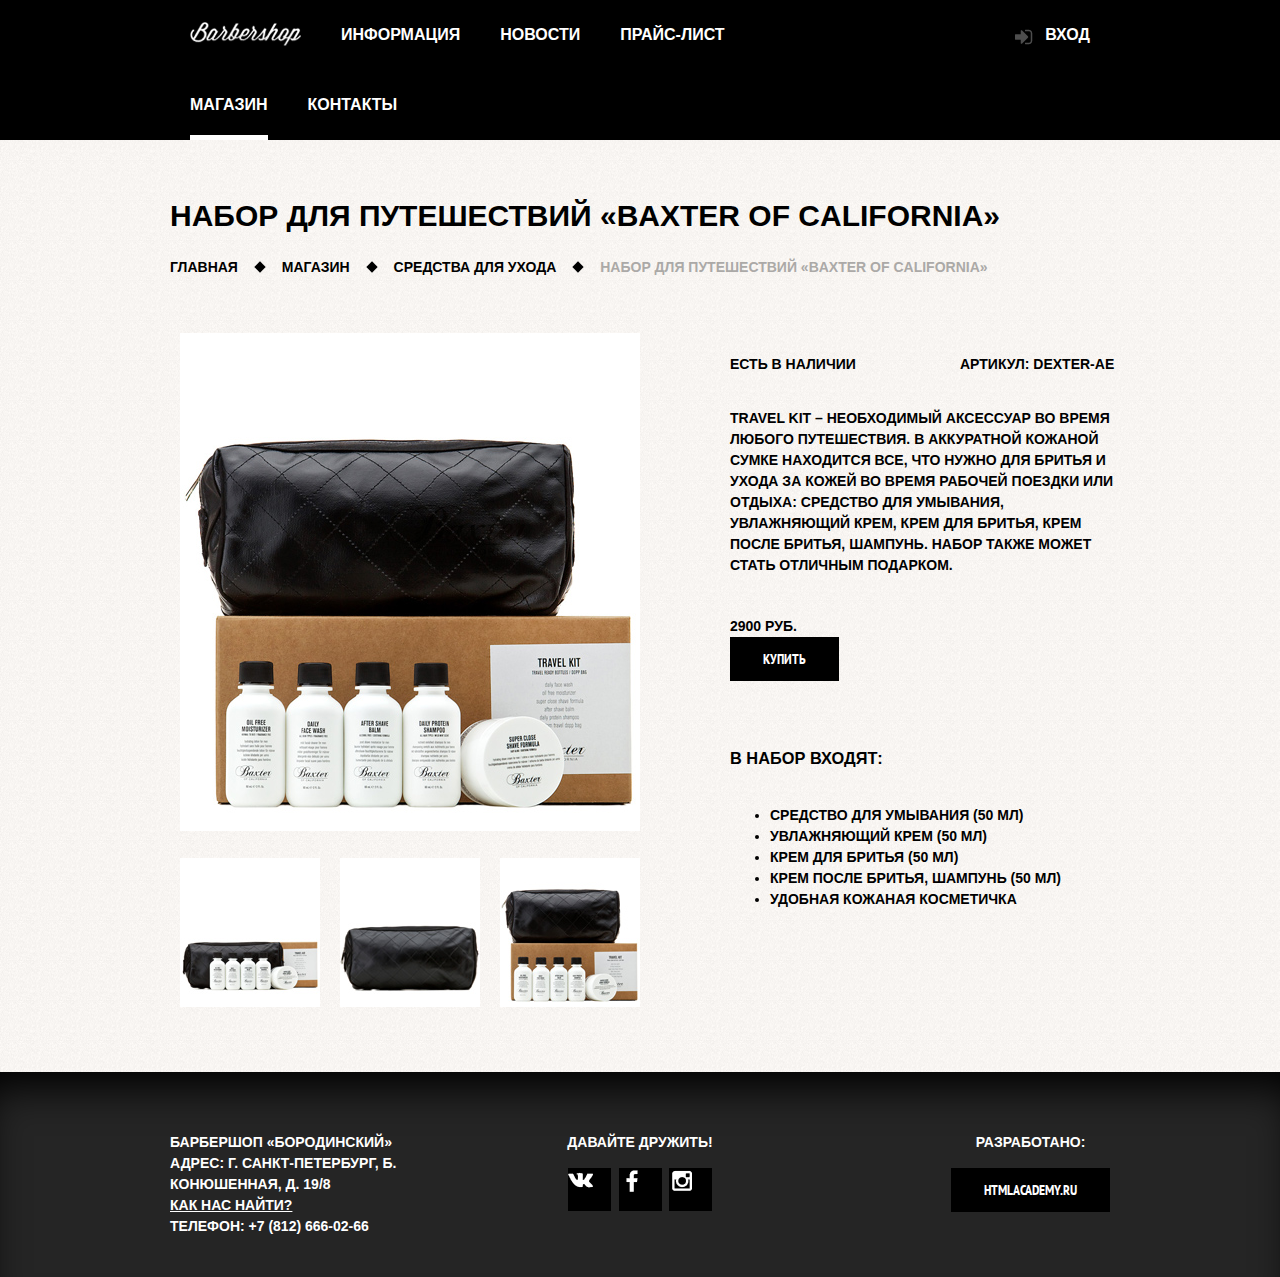
==== commit 38b94229: "6.31 Размечены попапы карты и логина, починены шрифт и иконки" ====
--- a/catalog-item.html
+++ b/catalog-item.html
@@ -4,7 +4,7 @@
   <head>
     <meta charset="utf-8">
     <title>Барбершоп «Бородинский»</title>
-    <link rel="stylesheet" href="https://fonts.googleapis.com/css?family=PT+Sans+Narrow:400,700&amp;subset=latin,cyrillic">
+    <link href="https://fonts.googleapis.com/css?family=PT+Sans+Narrow:400,700&amp;subset=cyrillic" rel="stylesheet">
     <link rel="stylesheet" href="css/normalize.css">
     <link rel="stylesheet" href="css/style.css">
   </head>
@@ -27,10 +27,10 @@
               <a href="#">Новости</a>
             </li>
             <li>
-              <a href="#">Прайс-лист</a>
+              <a href="price.html">Прайс-лист</a>
             </li>
             <li class="active">
-              <a href="#">Магазин</a>
+              <a href="catalog.html">Магазин</a>
             </li>
             <li>
               <a href="#">Контакты</a>
@@ -48,7 +48,7 @@
 
       <div class="inner-page-title">
         <h1>Набор для путешествий «Baxter of California»</h1>
-        <ul class="breacdrumbs">
+        <ul class="breadcrumbs">
           <li>
             <a href="index.html">Главная</a>
           </li>
@@ -123,7 +123,7 @@
         </section>
         <section class="footer-copyright">
           <p>Разработано:</p>
-          <a class="btn" href="https://htmlacademy.ru">HTML Academy</a>
+          <a class="btn" href="https://htmlacademy.ru">HTMLAcademy.ru</a>
         </section>
       </div>
 
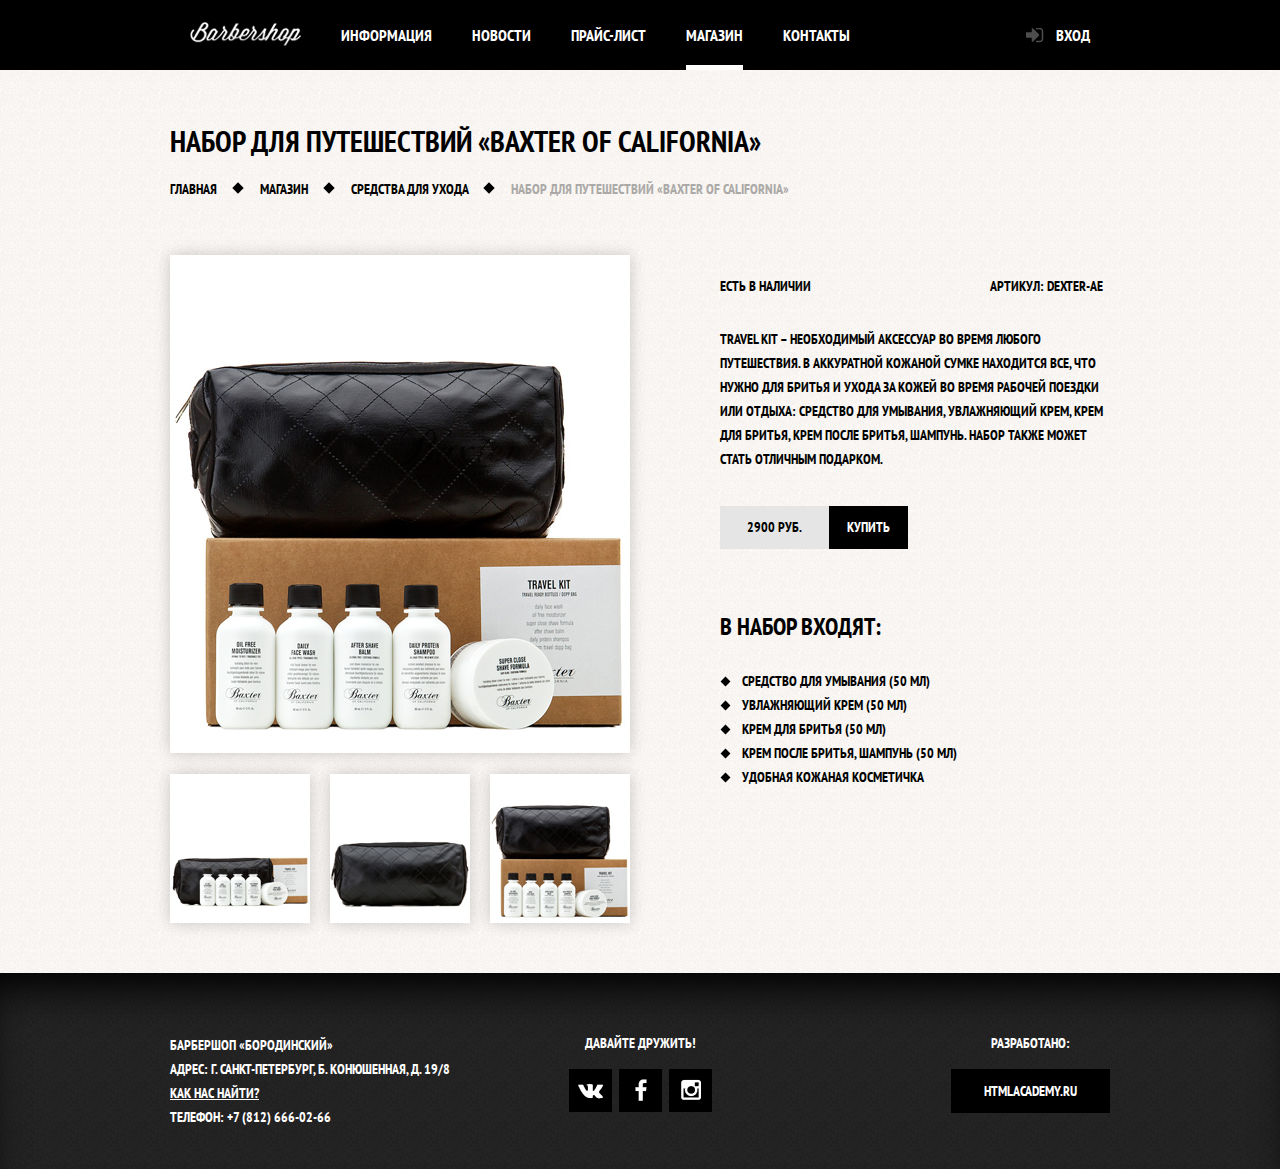
==== commit 11b3a046: "6.31 Закончил разметку Страницы товара" ====
--- a/catalog-item.html
+++ b/catalog-item.html
@@ -30,7 +30,7 @@
               <a href="price.html">Прайс-лист</a>
             </li>
             <li class="active">
-              <a href="catalog.html">Магазин</a>
+              <a href="#">Магазин</a>
             </li>
             <li>
               <a href="#">Контакты</a>
@@ -56,7 +56,7 @@
             <a href="#">Магазин</a>
           </li>
           <li>
-            <a href="#">Средства для ухода</a>
+            <a href="catalog.html">Средства для ухода</a>
           </li>
           <li>
             Набор для путешествий «Baxter of California»
@@ -86,7 +86,7 @@
 
           <section class="good-info-price">
             <div class="price-box"> 
-              <b>2900 руб.</b>
+              <b class="price">2900 руб.</b>
               <a class="btn" href="#">Купить</a>
             </div>
           </section>
--- a/css/style.css
+++ b/css/style.css
@@ -4,7 +4,7 @@
   font-weight: 700;
   font-size: 14px;
   line-height: 1.5; /*Check: 24px on demo*/
-  font-family: "Sans Narrow", "Tahoma", sans-serif;
+  font-family: "PT Sans Narrow", "Tahoma", sans-serif;
   text-transform: uppercase;
   color: #ffffff;
   background: #000000 url("../img/index-background.jpg") no-repeat center 3px;/*Check: top on demo*/
@@ -18,31 +18,14 @@
 }
 
 /*Check: mine*/
-h1 {
-  font-size: 30px;
-  line-height: 1.4;
-}
-
-/*Check: mine*/
-h2 {
-  font-size: 30px;
-  line-height: 1.4;
-}
-
-/*Check: mine*/
-h1 {
-  margin-bottom: 22px;
-}
-
-/*Check: mine*/
 .breadcrumbs {
   margin-bottom: 52px;
 }
 
 .clearfix::after {
-    content: "";
-    display: table;
-    clear: both;
+  content: "";
+  display: table;
+  clear: both;
 }
 
 .container {
@@ -97,17 +80,17 @@
 }
 
 .inner-page .main-header {
-  margin-bottom: 55px;
-}
-
-.main-header .header-logo{
+  margin-bottom: 50px;
+}
+
+.main-header .header-logo {
   float: left;
   width: 111px;
   height: 20px;
   padding-top: 22px;
 }
 
-.main-navigation .header-logo img{
+.main-navigation .header-logo img {
   width: 111px;
   height: 24px;
 }
@@ -118,7 +101,7 @@
 
 .main-navigation {
   float: left;
-  width: 630px;
+  width: 780px;
 }
 
 .main-navigation ul {
@@ -146,7 +129,7 @@
 }
 
 .main-navigation a:hover {
-  background: #242424;
+  background-color: #242424;
 }
 
 .main-navigation .active {
@@ -204,7 +187,7 @@
   height: 18px;
 
   background: transparent url("../img/sprite.png") no-repeat; /*Check: make sprite for login*/
-  background-position: -5px -230px; /*Check: by icon position*/
+  background-position: -5px -232px; /*Check: by icon position*/
   opacity: 0.3;
 }
 
@@ -219,10 +202,12 @@
   padding-bottom: 40px;
 
   color: #ffffff; /* лучше явно прописать везде для футера */
-  background: #252525 url("../img/background-dark.jpg");
+  background: #252525 url("../img/background-dark.png");
 }
 
 .inner-page-footer {
+  margin-top: 50px;
+
   box-shadow: inset 0px 30px 40px -15px #000;
 }
 
@@ -230,6 +215,8 @@
   float: left;
   width: 320px;
   margin-right: 60px;
+
+  line-height: 24px;
 }
 
 .footer-contacts a {
@@ -265,8 +252,8 @@
   background: #000000 url("../img/sprite.png") no-repeat center; /*Check: make sprite*/
 
   transition: 
-    background-position 0.5s,
-    background-color 0.5s;
+  background-position 0.5s,
+  background-color 0.5s;
 }
 
 .social-btn:hover {
@@ -274,27 +261,27 @@
 }
 
 .social-btn-vk {
-  background-position: -5px -322px; /*Check: make sprite*/
+  background-position: 4px -312px; /*Check: make sprite*/
 }
 
 .social-btn-fb {
-  background-position: -5px -94px; /*Check: make sprite*/
+  background-position: 4px -86px; /*Check: make sprite*/
 }
 
 .social-btn-inst {
-  background-position: -5px -166px; /*Check: make sprite*/
+  background-position: 4px -158px; /*Check: make sprite*/
 }
 
 .social-btn-vk:hover {
-  background-position: -5px -286px; /*Check: make sprite*/
+  background-position: 4px -275px; /*Check: make sprite*/
 }
 
 .social-btn-fb:hover {
-  background-position: -5px -58px; /*Check: make sprite*/
+  background-position: 4px -49px; /*Check: make sprite*/
 }
 
 .social-btn-inst:hover {
-  background-position: -5px -130px; /*Check: make sprite*/
+  background-position: 4px -120px; /*Check: make sprite*/
 }
 
 .footer-copyright {
@@ -324,7 +311,7 @@
   width: 368px;
   height: 204px;
   margin: 0 auto; /*Check: \/*/
-  margin-bottom: 25px; /*Check: I used '5 auto 25 auto'*/
+  margin-bottom: 20px; /*Check: I used '5 auto 25 auto'*/
 }
 
 .index-logo img {
@@ -353,7 +340,7 @@
   position: relative;
 
   display: block;
-  margin-bottom: 30px;
+  margin-bottom: 25px;
   padding-bottom: 35px;
 
   font-size: 30px;
@@ -363,6 +350,8 @@
 .features-item p {
   margin: 10px;
   margin-bottom: 0;
+
+  line-height: 24px;
 }
 
 .features-name::after {
@@ -383,12 +372,12 @@
 /*==========INDEX CONTENT==========*/
 .index-content {
   margin-bottom: 35px;
-  padding: 50px 80px;
+  padding: 45px 80px;
 
   color: #000000;
 
   background: url("../img/separator-vertical.png") no-repeat center,
-    #f8f5f2 url("../img/background-light.jpg");
+  #f8f5f2 url("../img/background-light.png");
 }
 
 .index-content-left {
@@ -405,12 +394,14 @@
   margin: 0;
   margin-bottom: 25px;
   font-size: 30px;
-  line-height: 42px; /*Check: not proportional in demo !recommended: px - harder!*/
+  line-height: 37px;
 }
 
 .index-content p {
   margin: 0;
   margin-bottom: 25px;
+
+  line-height: 24px;
 }
 
 .news-preview {
@@ -431,6 +422,12 @@
 
 .news-preview time {
   text-transform: none;
+
+  line-height: 1.2;
+}
+
+.news-preview-btn {
+  margin-top: 5px;
 }
 
 .gallery {
@@ -468,13 +465,22 @@
   right: 0;
 }
 
+.index-content-contacts .index-content-title {
+  margin-bottom: 22px;
+}
+
+.index-content-contacts p {
+  margin-bottom: 22px;
+}
+
+
 /*==========INDEX APPOINTMENT==========*/
 .appointment-form input {
   float: left;
   width: 106px;
   margin-right: 20px;
   margin-bottom: 20px;
-  padding: 7px 15px;
+  padding: 9px 15px;
 
   font: inherit;
   color:  inherit;
@@ -495,11 +501,208 @@
 .appointment-form .btn {
   clear: both;
   width: 100%;
+
+  margin-bottom: 5px;
 }
 
 /*==========POPUPS==========*/
+.popup {
+  position: fixed;
+  top: 120px;
+  left: 0; 
+  right: 0; 
+  margin-left: auto;
+  margin-right: auto;
+}
+
+.popup-hidden {
+  display: none;
+}
+
 .popup-login {
-  display: none; /*TODO: tmp*/
+  width: 300px;
+  padding: 50px 80px;
+  z-index: 20;
+
+  color: #000000;
+
+  background: #f8f3f0 url("../img/background-light.png");
+  box-shadow: 0 30px 50px rgba(0, 0, 0, 0.7);
+}
+
+.popup-close {
+  position: absolute;
+  top: 0;
+  right: -34px;
+
+  width: 22px;
+  height: 22px;
+
+  font-size: 0;
+
+  background-color: transparent;
+  border: 0;
+  cursor: pointer;
+}
+
+.popup-close::before,
+.popup-close::after {
+  content: "";
+  position: absolute;
+  top: 10px;
+  left: 2px;
+
+  width: 19px;
+  height: 3px;
+  background-color: #d0d0d0;
+  border-radius: 1px;
+}
+
+.popup-close::before {
+  transform: rotate(45deg);
+}
+
+.popup-close::after {
+  transform: rotate(-45deg);
+}
+
+.popup-login h2 {
+  margin: 0;
+  margin-bottom: 20px;
+
+  font-size: 30px;
+  line-height: 42px;
+}
+
+.popup-login p {
+  margin: 0;
+  margin-bottom: 14px;
+}
+
+.popup-login form {
+  margin-top: 30px;
+  margin-bottom: 10px;
+}
+
+.popup-login input[type="text"],
+.popup-login input[type="password"] {
+  width: 241px;
+  margin: 0;
+  margin-bottom: 10px;
+  padding: 10px 15px;
+  padding-right: 40px;
+
+  font-size: 14px;
+  line-height: 24px;
+  font-family: "PT Sans Narrow", "Arial", sans-serif;
+  color: #000000;
+  text-transform: uppercase;
+
+  background-color: #f9f6f3;
+  border: 2px solid #000000;
+}
+
+.popup-login input:focus {
+  border-color: #663d15;
+}
+
+.popup-login  input.icon-user {
+  background-image: url("../img/sprite.png");
+  background-repeat: no-repeat;
+  background-position: 100% -245px;
+}
+
+.popup-login  input.icon-password {
+  background-image: url("../img/sprite.png");
+  background-repeat: no-repeat;
+  background-position: 100% -189px;
+}
+
+.popup-login .restore {
+  float: right;
+
+  color: #000000;
+}
+
+.popup-login .btn {
+  width: 100%;
+  margin-top: 15px;
+}
+
+.remember-checkbox {
+  position: relative;
+
+  padding-left: 30px;
+
+  cursor: pointer;
+}
+
+.remember-checkbox:hover {
+  color: #663d15;
+}
+
+.remember-checkbox input[type="checkbox"] {
+  display: none;
+}
+
+.remember-checkbox input[type="checkbox"] + .checkbox-indicator {
+  position: absolute;
+  top: -3px;
+  left: 0;
+
+  width: 17px;
+  height: 17px;
+
+  border: 2px solid #000000;
+}
+
+.remember-checkbox input[type="checkbox"]:checked + .checkbox-indicator::before,
+.remember-checkbox input[type="checkbox"]:checked + .checkbox-indicator::after {
+  content: "";
+  position: absolute;
+  top: 8px;
+  left: 1px;
+
+  width: 15px;
+  height: 2px;
+
+  background-color: #000000;
+}
+
+.remember-checkbox input[type="checkbox"]:checked + .checkbox-indicator::before {
+  transform: rotate(45deg);
+}
+
+.remember-checkbox input[type="checkbox"]:checked + .checkbox-indicator::after {
+  transform: rotate(-45deg);
+}
+
+.popup-map {
+  top: 50%;
+  margin-top: -280px;
+  z-index: 20;
+
+  width: 766px;
+  height: 560px;
+
+  background: #e9e5dc url("../img/map.png");
+  border: 7px solid white;
+  box-shadow: 0 30px 50px rgba(0, 0, 0, 0.7);
+}
+
+.popup-overlay {
+  position: fixed;
+  top: 0;
+  left: 0;
+  z-index: 10;
+  display: none;
+
+  width: 100%;
+  height: 100%;
+
+  background-color: rgba(0, 0, 0, 0.5);
+}
+/*.popup-login {
   width: 460px;
   margin: 0 auto;
   padding: 50px 0;
@@ -509,8 +712,7 @@
   margin: 0 auto;
   width: 300px;
 
-  /* Только для оформления сетки */
-  min-height: 240px;
+  min-height: 240px; Только для оформления сетки
 }
 
 .popup-login>h2 {
@@ -518,32 +720,22 @@
   width: 300px;
 }
 
-/* Только для оформления сетки */
-.popup-login>a {
-  display:none;
-}
-
 .popup-map {
-  display: none; /*TODO: tmp*/
   margin: 0 auto;
   width: 780px;
   padding: 7px;
-}
-
-/* Только для оформления сетки */
-.popup-map>a {
-  display:none;
-}
+}*/
+
 
 
 /*==========INNER PAGES - COMMON==========*/
 .inner-page-title {
-  margin-bottom: 55px;
+  margin-bottom: 45px;
 }
 
 .inner-page-title h1 {
   margin: 0;
-  margin-bottom: 20px;
+  margin-bottom: 17px;
   padding: 0;
 
   font-size: 30px;
@@ -601,7 +793,7 @@
 
 .inner-content h2 {
   margin-top: 60px;
-  margin-bottom: 30px;
+  margin-bottom: 28px;
 
   font-size: 24px;
   line-height: 30px;
@@ -612,7 +804,7 @@
 }
 
 .inner-content h2 + h3 {
-    margin-top: 30px;
+  margin-top: 30px;
 }
 
 .inner-content table {
@@ -620,14 +812,14 @@
 }
 
 .inner-content td {
-  padding: 10px 15px;
+  padding: 9px 15px;
 
   border: 2px solid #000000;
 }
 
 .big-heading {
-  margin-top: 55px;
-  margin-bottom: 65px;
+  margin-top: 45px;
+  margin-bottom: 62px;
 
   text-align: center;
 }
@@ -643,8 +835,9 @@
   font-size: 48px;
   line-height: 48px;
   text-align: center;
-
-  background: red;
+  vertical-align: baseline;/*Check - rly?*/
+
+  background-color: red;
   
   background: #f8f3f0 url("../img/background-light.png") repeat;
 }
@@ -670,7 +863,7 @@
 .custom-list-1 li {
   position: relative;
 
-  margin-bottom: 15px;
+  margin-bottom: 16px;
   padding-left: 20px;
 }
 
@@ -689,6 +882,7 @@
 
 .prices-table {
   width: 100%;
+  margin-top: 33px;
 }
 
 .prices-table td {
@@ -701,6 +895,8 @@
 
 .short-text {
   padding-right: 80px;
+
+  line-height: 24px;
 }
 
 .inner-columns {
@@ -731,22 +927,108 @@
 }
 
 /*========== ==========*/
+.catalog {
+  margin-top: 48px;
+}
+
 .catalog-filters {
   width: 220px;
   float: left;
 }
 
-.catalog-filters .filters-group{
-  margin-bottom: 52px;
+.catalog-filters .filters-group {
+  margin-bottom: 50px;
+}
+
+.filters-group h3 {
+  margin: 0px;
+  margin-bottom: 28px;
+
+  font-size: 24px;
+  line-height: 30px;
+}
+
+.filters-group label {
+  display: inline-block;
+  margin: 0px;
+  margin-bottom: 19px;
+  padding-left: 45px;
+
+  font-size: 14px;
+  vertical-align: baseline;
+  line-height: 18px;
+}
+
+.filters-group input {
+  display: none;
 }
 
 .catalog-filters label {
+  position: relative;
+
   display: block;
+}
+
+.catalog-filters label:hover {
+  color: #663d15;
+  background-color: transparent;
+}
+
+.catalog-filters-checkbox + label::before,
+.catalog-filters-radio + label::before,
+.catalog-filters-radio + label::after {
+  position: absolute;
+
+  content: "";
+}
+
+.catalog-filters-checkbox + label::before,
+.catalog-filters-radio + label::before {
+  top: 0px;
+  left: 1px;
+
+  width: 16px;
+  height: 16px;
+
+  border: 2px solid black;
+}
+
+.catalog-filters-radio + label::before,
+.catalog-filters-radio + label::after {
+  border-radius: 50%;
+}
+
+.catalog-filters-checkbox:checked + label::before {
+  background: transparent url("../img/sprite.png") no-repeat;
+  background-position: -3px -3px;
+}
+
+.catalog-filters-radio:checked + label::after {
+  top: 6px;
+  left: 7px;
+
+  width: 0px;
+  height: 0px;
+
+  border: 4px solid black;
+}
+
+.catalog-filters-checkbox:disabled + label,
+.catalog-filters-checkbox:disabled + label::before,
+.catalog-filters-radio:disabled + label,
+.catalog-filters-radio:disabled + label::before {
+  color: black;
+  opacity: 0.5;
+}
+
+.catalog-filters .btn {
+  width: 112px;
 }
 
 .catalog-content {
   width: 700px;
   float: right;
+  margin-top: 5px;
 }
 
 .catalog-content-item {
@@ -755,24 +1037,116 @@
   width: 220px;
   margin-bottom: 20px;
 
-  /* Только для оформления сетки */
-  min-height: 286px; 
+  background-color: white;
+  box-shadow: 0px 0px 15px 0px rgba(0, 1, 1, 0.2);
+}
+
+.catalog-content-item:hover {
+  box-shadow: 0px 0px 25px 0px rgba(0, 1, 1, 0.2);
 }
 
 .catalog-content-item:nth-child(3n) {
   margin-right: 0;
 }
 
+.catalog-content-item > a {
+  text-decoration: none;
+  color: black;
+
+  background-color: transparent;
+}
+
+.catalog-content-item img {
+  margin-bottom: 9px;
+}
+
+.catalog-content-item h4 {
+  margin: 0 16px;
+  margin-bottom: 12px;
+
+  line-height: 18px;
+  text-transform: none;
+}
+
+.catalog-content-item .price-box {
+  margin: 16px 16px;
+  margin-top: 0;
+}
+
+.price-box {
+  font-size: 0px;
+}
+
+.price-box > * {
+  display: inline-block;
+  vertical-align: middle;
+  text-align: center;
+
+  font-size: 14px;
+  line-height: 17px;
+}
+
+.price-box .price {
+  width: 109px;
+  padding-top: 13px;
+  padding-bottom: 13px;
+
+  background-color: #e5e5e5;
+}
+
+.price-box .btn {
+  padding: 13px 18px;
+  margin-right: 0px;
+}
+
+.catalog-content-item .brand-title {
+  display: block;
+
+  text-transform: uppercase;
+}
+
 .catalog-content-pages {
+  float: left;
   width: 700px;
-  float: left;
-  margin-top: 25px;
-}
-
-.good { /*можно использовать container*/
+  margin-top: 24px;
+
+  font-size: 0px;
+}
+
+.catalog-content-pages a,
+.catalog-content-pages span {
+  display: inline-block;
+  min-width: 20px;
+  height: 44px;
+  padding: 0 11px;
+  margin-right: 8px;
+
+  font-size: 14px;
+  text-align: center;
+  vertical-align: middle;
+  line-height: 44px;
+  text-decoration: none;
+  color: white;
+
+  background-color: black;
+}
+
+.catalog-content-pages .current {
+  color: black;
+
+  background-color: white;
+}
+
+.catalog-content-pages a:hover,
+.catalog-content-pages span:hover {
+  background-color: 663d15;
+}
+
+.good {/*можно использовать container*/
   width: 940px;
-  padding: 0 10px;
+  padding: 0;
   margin: 0 auto;
+  margin-top: 55px;
 }
 
 .good-gallery {
@@ -781,15 +1155,23 @@
 }
 
 .good-gallery-current {
-  margin-bottom: 21px;
-}
-
-.good-gallery-all img{
-  float: left;
-  margin-right: 20px; 
-}
-
-.good-gallery-all img:nth-child(3n){
+  margin-bottom: 15px;
+
+  box-shadow: 0px 0px 15px 0px rgba(0, 1, 1, 0.2);
+}
+
+.good-gallery-all img {
+  float: left;
+  margin-right: 20px;
+
+  box-shadow: 0px 0px 15px 0px rgba(0, 1, 1, 0.2);
+}
+
+.good-gallery-all img:hover {
+  box-shadow: 0px 0px 25px 0px rgba(0, 1, 1, 0.2);
+}
+
+.good-gallery-all img:nth-child(3n) {
   margin-right: 0;
 }
 
@@ -802,25 +1184,27 @@
   float: left;
   width: 160px;
   margin-top: 21px;
-  margin-bottom: 33px;
+  margin-bottom: 30px;
 }
 
 .good-info-id {
   float: right;
-  width: 160px;
+  width: 120px;
   margin-top: 21px;
-  margin-bottom: 33px;
+  margin-bottom: 30px;
 }
 
 .good-info p {
   width: 390px;
   margin-top: 0;
-  margin-bottom: 40px;
+  margin-bottom: 35px;
+
+  line-height: 24px;
 }
 
 .good-info-price {
   width: 188px;
-  margin-bottom: 65px;
+  margin-bottom: 63px;
 
   /*TODO: только оформление сетки*/
   min-height: 43px;
@@ -832,6 +1216,37 @@
 }
 
 .good-info-contents-title {
-  margin-bottom: 34px;
+  margin-bottom: 27px;
   margin-top: 0;
+
+  font-size: 24px;
+  line-height: 30px;
+}
+
+.good-info-contents-items {
+  padding: 0;
+  margin: 0;
+  list-style: none;
+}
+
+.good-info-contents-items li {
+  position: relative;
+  padding-left: 22px;
+
+  line-height: 24px;
+}
+
+.good-info-contents-items li:before {
+  content: "";
+  position: absolute;
+  top: 9px;
+  left: 12px;
+
+  display: block;
+  width: 7px;
+  height: 7px;
+  margin-left: -10px;
+
+  background-color: black;
+  transform: rotate(45deg);
 }